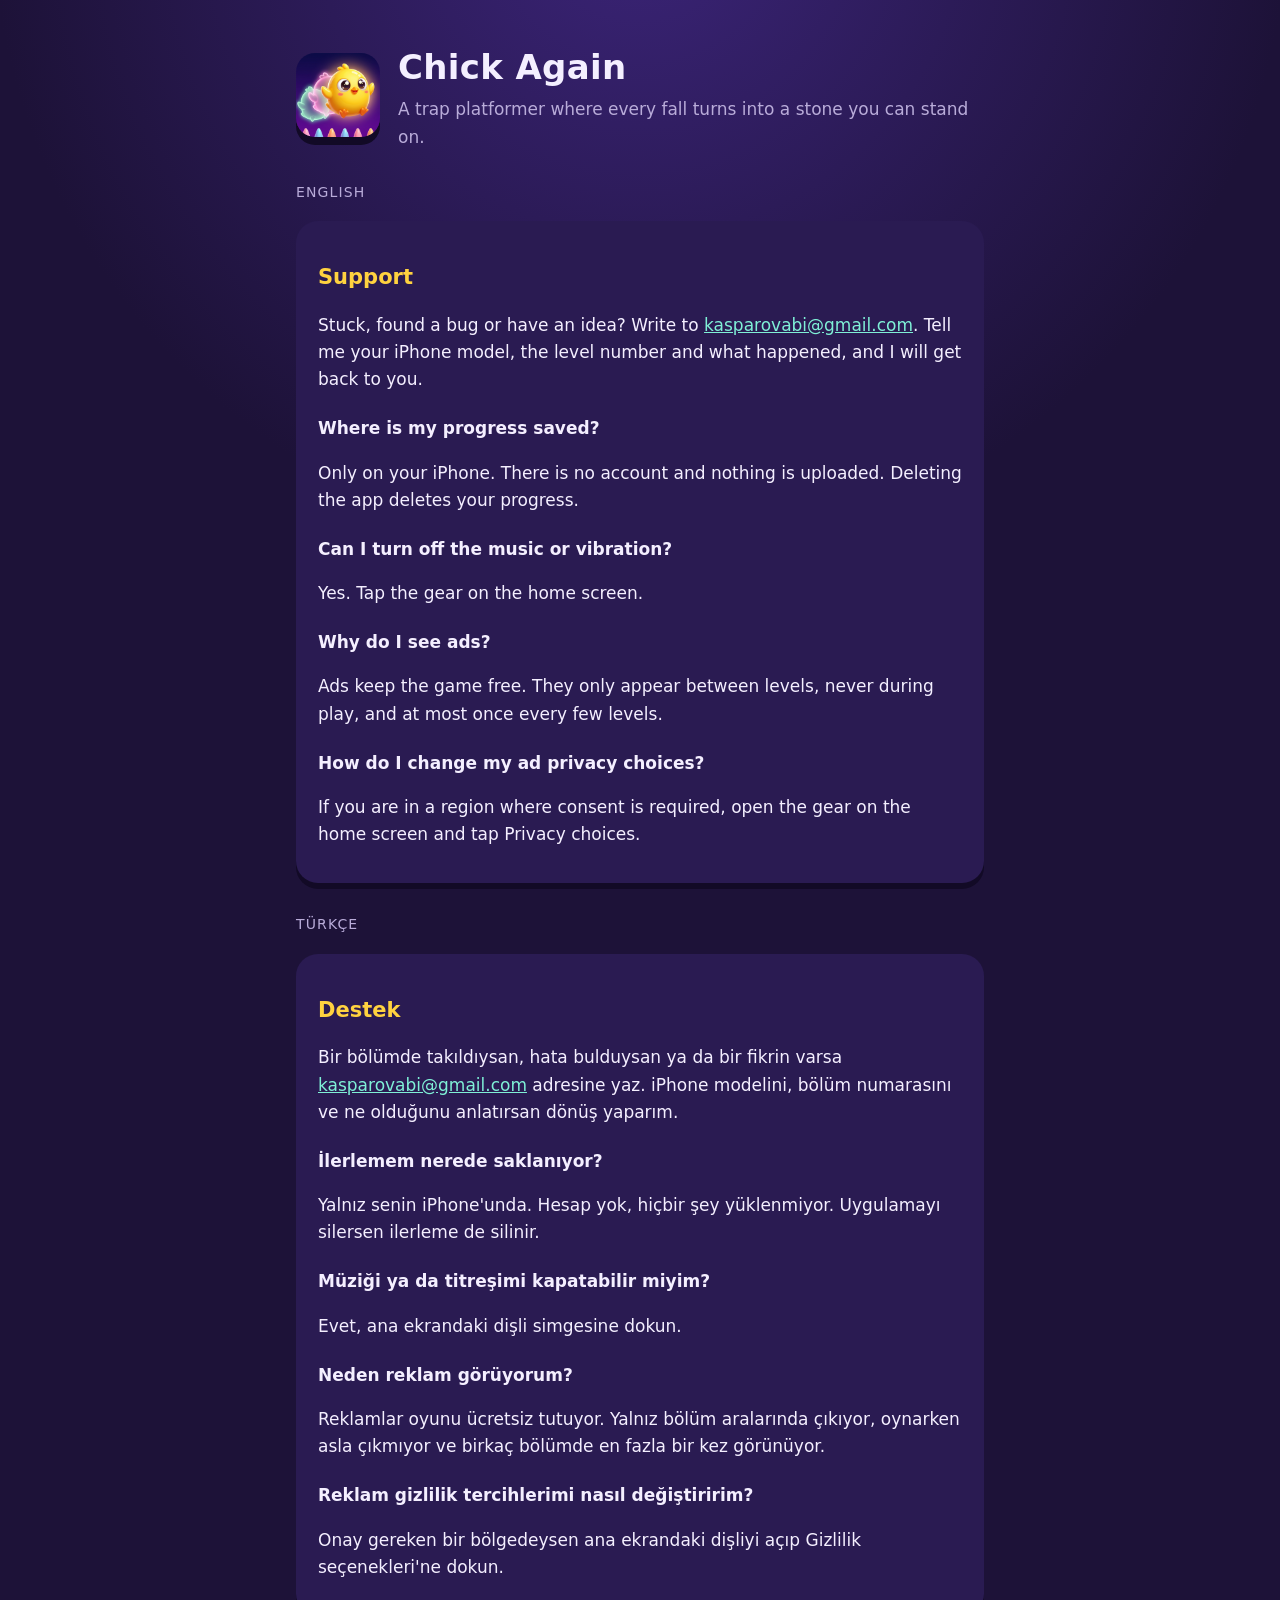
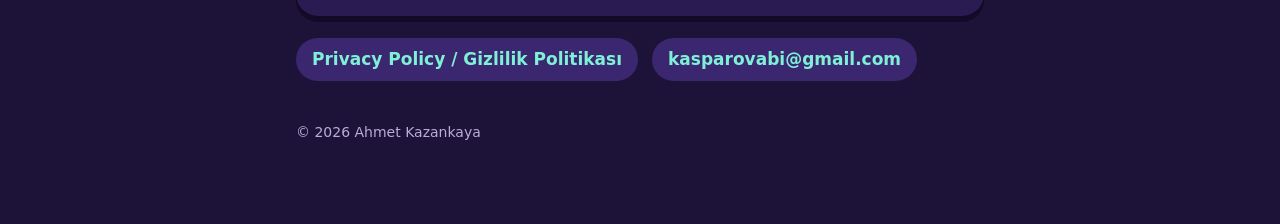
==== index.html @ 1d400dfb "Chick Again support and privacy pages" ====
<!doctype html>
<html lang="en">
<head>
<meta charset="utf-8">
<meta name="viewport" content="width=device-width, initial-scale=1">
<title>Chick Again Support</title>
<meta name="description" content="Support and contact for Chick Again, a trap platformer for iPhone.">
<link rel="icon" href="icon.png">
<link rel="stylesheet" href="style.css">
</head>
<body>
<main>
  <header>
    <img src="icon.png" alt="Chick Again icon">
    <div>
      <h1>Chick Again</h1>
      <p>A trap platformer where every fall turns into a stone you can stand on.</p>
    </div>
  </header>

  <p class="lang">English</p>
  <section>
    <h2>Support</h2>
    <p>Stuck, found a bug or have an idea? Write to <a href="mailto:kasparovabi@gmail.com">kasparovabi@gmail.com</a>. Tell me your iPhone model, the level number and what happened, and I will get back to you.</p>
    <h3>Where is my progress saved?</h3>
    <p>Only on your iPhone. There is no account and nothing is uploaded. Deleting the app deletes your progress.</p>
    <h3>Can I turn off the music or vibration?</h3>
    <p>Yes. Tap the gear on the home screen.</p>
    <h3>Why do I see ads?</h3>
    <p>Ads keep the game free. They only appear between levels, never during play, and at most once every few levels.</p>
    <h3>How do I change my ad privacy choices?</h3>
    <p>If you are in a region where consent is required, open the gear on the home screen and tap Privacy choices.</p>
  </section>

  <p class="lang">Türkçe</p>
  <section>
    <h2>Destek</h2>
    <p>Bir bölümde takıldıysan, hata bulduysan ya da bir fikrin varsa <a href="mailto:kasparovabi@gmail.com">kasparovabi@gmail.com</a> adresine yaz. iPhone modelini, bölüm numarasını ve ne olduğunu anlatırsan dönüş yaparım.</p>
    <h3>İlerlemem nerede saklanıyor?</h3>
    <p>Yalnız senin iPhone'unda. Hesap yok, hiçbir şey yüklenmiyor. Uygulamayı silersen ilerleme de silinir.</p>
    <h3>Müziği ya da titreşimi kapatabilir miyim?</h3>
    <p>Evet, ana ekrandaki dişli simgesine dokun.</p>
    <h3>Neden reklam görüyorum?</h3>
    <p>Reklamlar oyunu ücretsiz tutuyor. Yalnız bölüm aralarında çıkıyor, oynarken asla çıkmıyor ve birkaç bölümde en fazla bir kez görünüyor.</p>
    <h3>Reklam gizlilik tercihlerimi nasıl değiştiririm?</h3>
    <p>Onay gereken bir bölgedeysen ana ekrandaki dişliyi açıp Gizlilik seçenekleri'ne dokun.</p>
  </section>

  <nav>
    <a href="privacy.html">Privacy Policy / Gizlilik Politikası</a>
    <a href="mailto:kasparovabi@gmail.com">kasparovabi@gmail.com</a>
  </nav>
  <footer>© 2026 Ahmet Kazankaya</footer>
</main>
</body>
</html>
---- style.css ----
:root {
  --bg: #1d1238;
  --panel: #2a1b52;
  --ink: #f4efff;
  --muted: #b9acd9;
  --accent: #ffd23f;
  --link: #7ff0d6;
  color-scheme: dark;
}
* { box-sizing: border-box; }
body {
  margin: 0;
  background: radial-gradient(circle at 50% -10%, #3b2478 0%, var(--bg) 55%) fixed, var(--bg);
  color: var(--ink);
  font: 17px/1.6 ui-rounded, "SF Pro Rounded", system-ui, -apple-system, "Segoe UI", sans-serif;
}
main { max-width: 720px; margin: 0 auto; padding: 40px 16px 80px; }
header { display: flex; align-items: center; gap: 18px; margin-bottom: 28px; }
header img { width: 84px; height: 84px; border-radius: 19px; box-shadow: 0 8px 0 #120a26; }
h1 { margin: 0; font-size: 34px; font-weight: 900; letter-spacing: 0.01em; }
header p { margin: 2px 0 0; color: var(--muted); }
h2 { font-size: 21px; font-weight: 800; margin: 34px 0 8px; color: var(--accent); }
h3 { font-size: 17px; margin: 22px 0 4px; }
section { background: var(--panel); border-radius: 22px; padding: 6px 22px 18px; margin-top: 18px; box-shadow: 0 6px 0 #120a26; }
a { color: var(--link); }
nav { display: flex; gap: 14px; flex-wrap: wrap; margin-top: 22px; }
nav a { background: #3a2770; border-radius: 999px; padding: 8px 16px; text-decoration: none; font-weight: 700; }
.lang { color: var(--muted); font-size: 14px; text-transform: uppercase; letter-spacing: 0.08em; margin: 30px 0 0; }
footer { margin-top: 40px; color: var(--muted); font-size: 14px; }
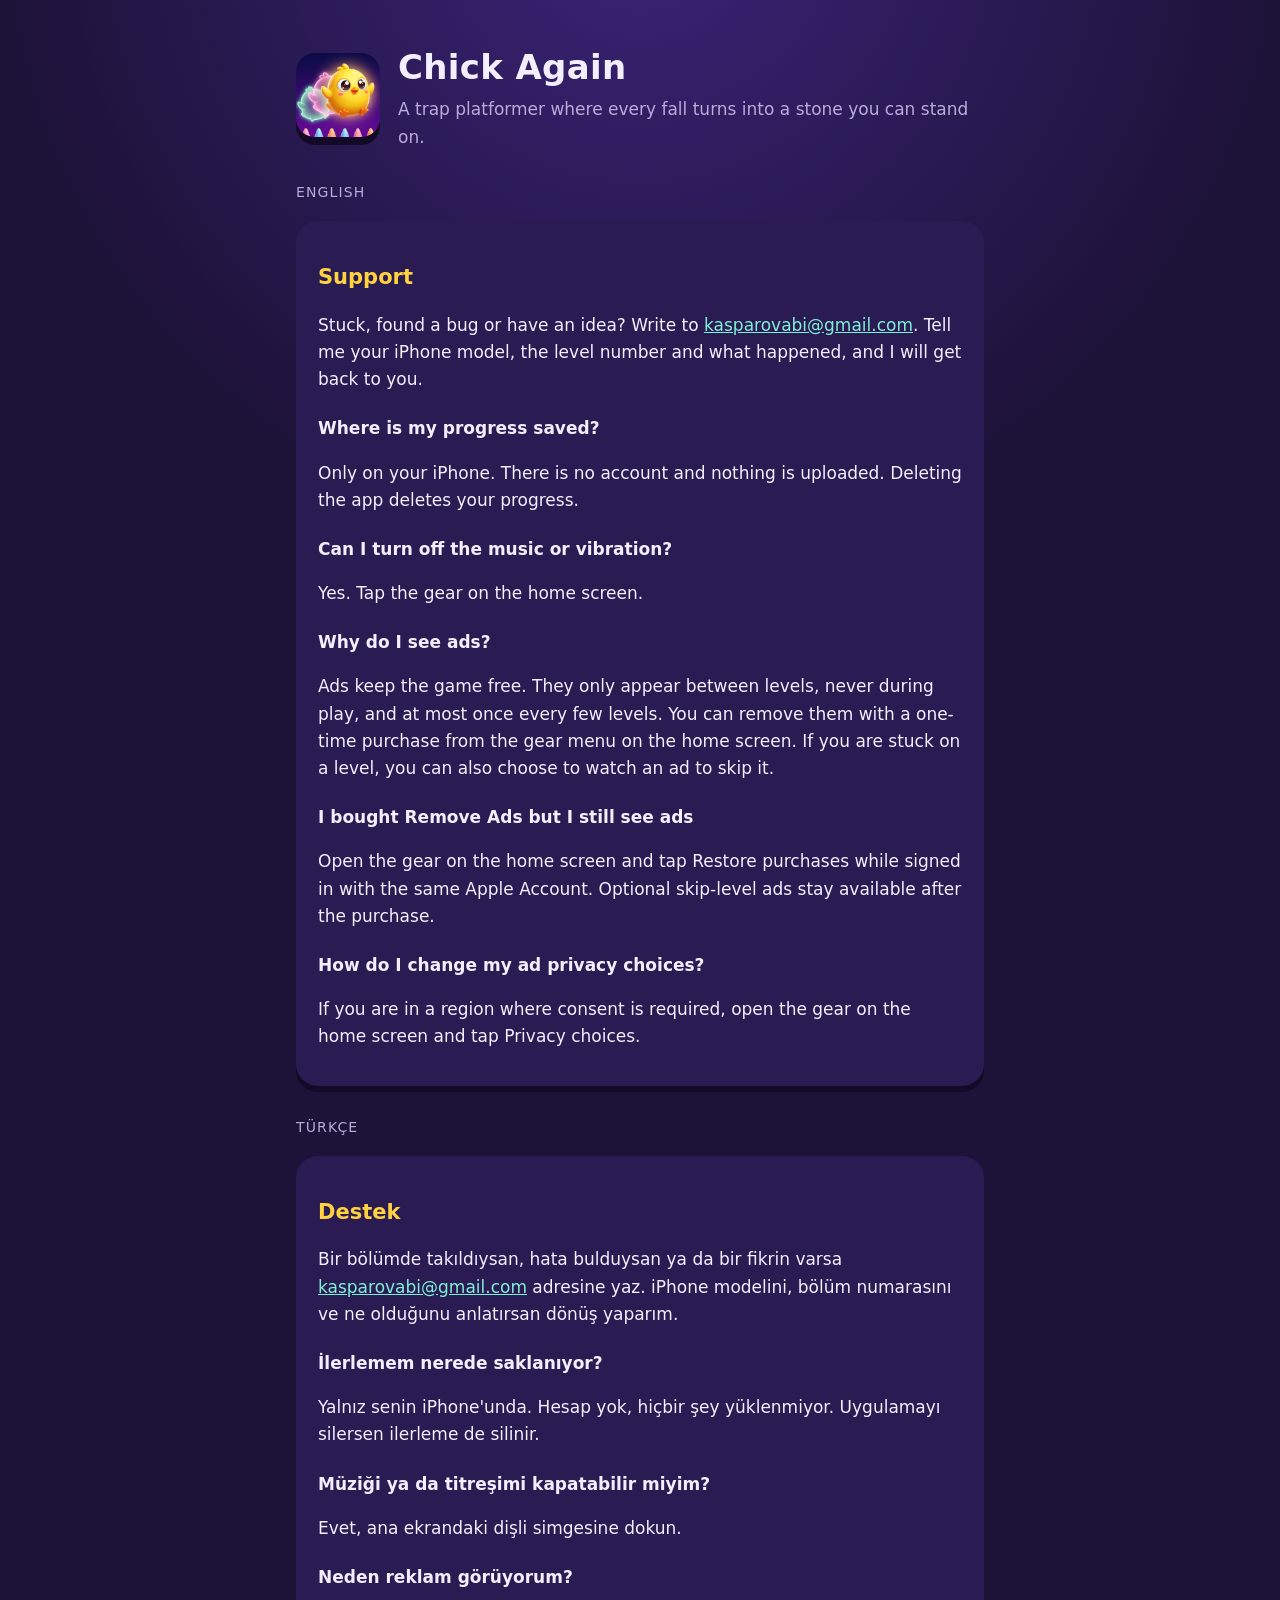
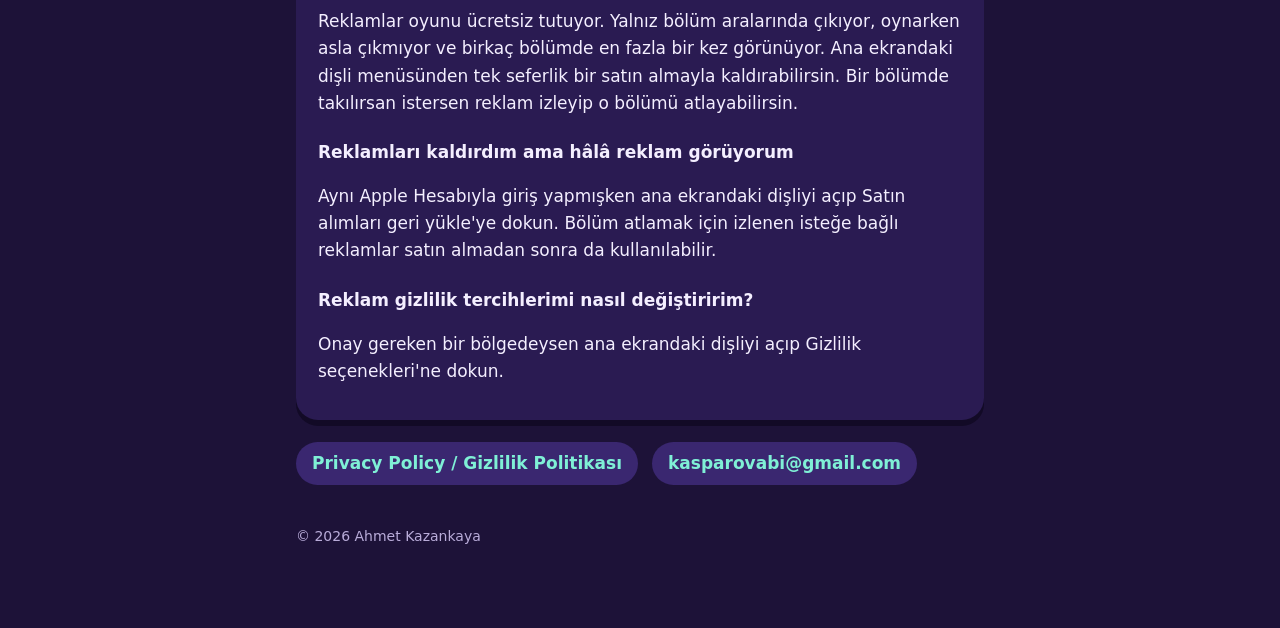
==== commit 53586f1b: "Mention Remove Ads purchase and optional skip ads" ====
--- a/index.html
+++ b/index.html
@@ -27,7 +27,9 @@
     <h3>Can I turn off the music or vibration?</h3>
     <p>Yes. Tap the gear on the home screen.</p>
     <h3>Why do I see ads?</h3>
-    <p>Ads keep the game free. They only appear between levels, never during play, and at most once every few levels.</p>
+    <p>Ads keep the game free. They only appear between levels, never during play, and at most once every few levels. You can remove them with a one-time purchase from the gear menu on the home screen. If you are stuck on a level, you can also choose to watch an ad to skip it.</p>
+    <h3>I bought Remove Ads but I still see ads</h3>
+    <p>Open the gear on the home screen and tap Restore purchases while signed in with the same Apple Account. Optional skip-level ads stay available after the purchase.</p>
     <h3>How do I change my ad privacy choices?</h3>
     <p>If you are in a region where consent is required, open the gear on the home screen and tap Privacy choices.</p>
   </section>
@@ -41,7 +43,9 @@
     <h3>Müziği ya da titreşimi kapatabilir miyim?</h3>
     <p>Evet, ana ekrandaki dişli simgesine dokun.</p>
     <h3>Neden reklam görüyorum?</h3>
-    <p>Reklamlar oyunu ücretsiz tutuyor. Yalnız bölüm aralarında çıkıyor, oynarken asla çıkmıyor ve birkaç bölümde en fazla bir kez görünüyor.</p>
+    <p>Reklamlar oyunu ücretsiz tutuyor. Yalnız bölüm aralarında çıkıyor, oynarken asla çıkmıyor ve birkaç bölümde en fazla bir kez görünüyor. Ana ekrandaki dişli menüsünden tek seferlik bir satın almayla kaldırabilirsin. Bir bölümde takılırsan istersen reklam izleyip o bölümü atlayabilirsin.</p>
+    <h3>Reklamları kaldırdım ama hâlâ reklam görüyorum</h3>
+    <p>Aynı Apple Hesabıyla giriş yapmışken ana ekrandaki dişliyi açıp Satın alımları geri yükle'ye dokun. Bölüm atlamak için izlenen isteğe bağlı reklamlar satın almadan sonra da kullanılabilir.</p>
     <h3>Reklam gizlilik tercihlerimi nasıl değiştiririm?</h3>
     <p>Onay gereken bir bölgedeysen ana ekrandaki dişliyi açıp Gizlilik seçenekleri'ne dokun.</p>
   </section>
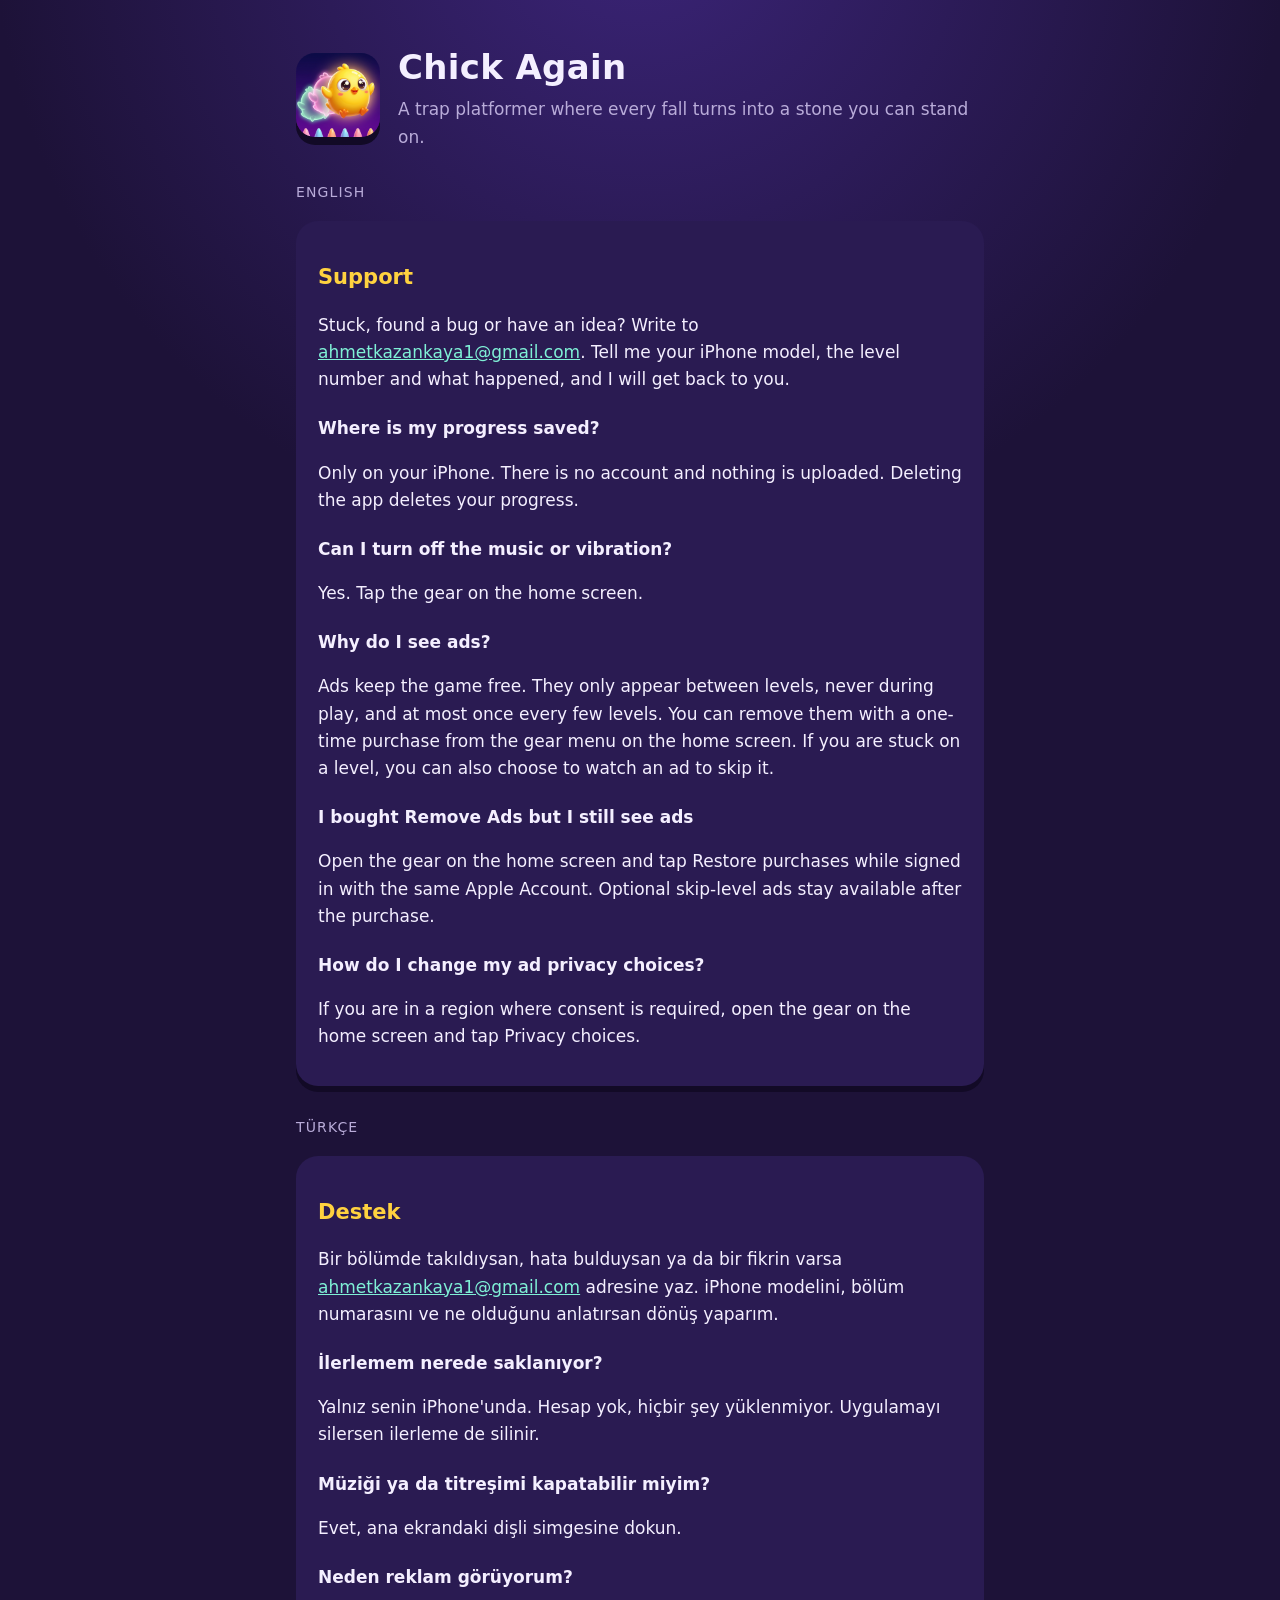
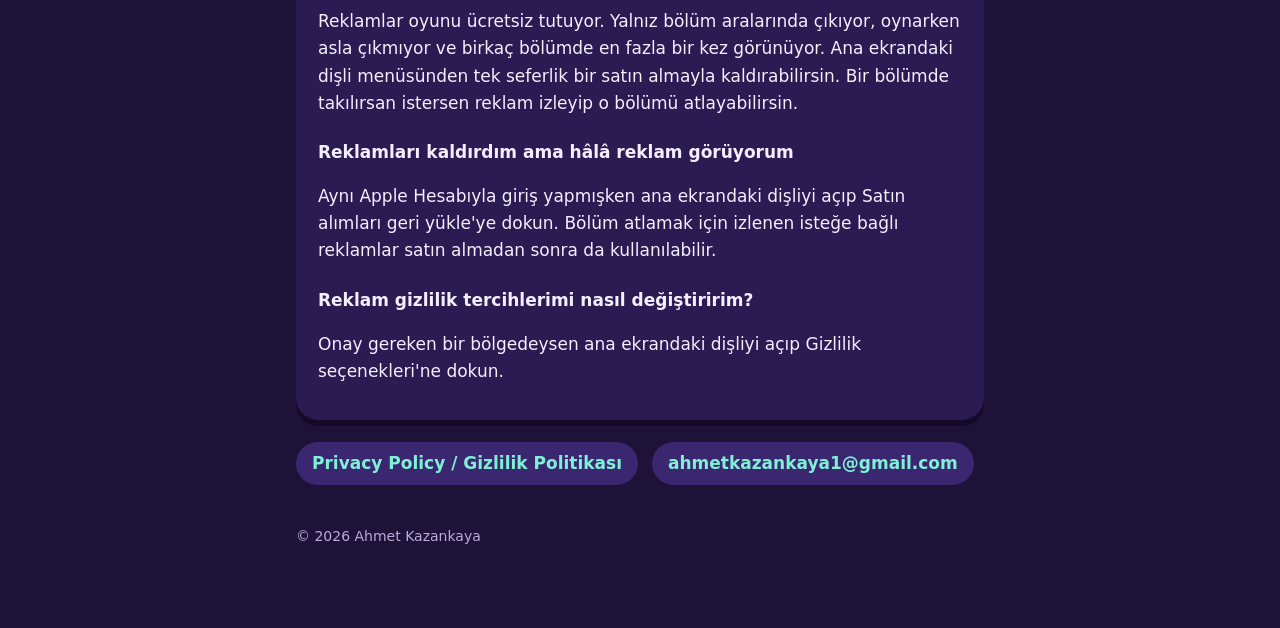
==== commit c361546a: "Use ahmetkazankaya1@gmail.com as the contact address Co-Authored-By: Claude Opus 5.5 <noreply@anthro" ====
--- a/index.html
+++ b/index.html
@@ -21,7 +21,7 @@
   <p class="lang">English</p>
   <section>
     <h2>Support</h2>
-    <p>Stuck, found a bug or have an idea? Write to <a href="mailto:kasparovabi@gmail.com">kasparovabi@gmail.com</a>. Tell me your iPhone model, the level number and what happened, and I will get back to you.</p>
+    <p>Stuck, found a bug or have an idea? Write to <a href="mailto:ahmetkazankaya1@gmail.com">ahmetkazankaya1@gmail.com</a>. Tell me your iPhone model, the level number and what happened, and I will get back to you.</p>
     <h3>Where is my progress saved?</h3>
     <p>Only on your iPhone. There is no account and nothing is uploaded. Deleting the app deletes your progress.</p>
     <h3>Can I turn off the music or vibration?</h3>
@@ -37,7 +37,7 @@
   <p class="lang">Türkçe</p>
   <section>
     <h2>Destek</h2>
-    <p>Bir bölümde takıldıysan, hata bulduysan ya da bir fikrin varsa <a href="mailto:kasparovabi@gmail.com">kasparovabi@gmail.com</a> adresine yaz. iPhone modelini, bölüm numarasını ve ne olduğunu anlatırsan dönüş yaparım.</p>
+    <p>Bir bölümde takıldıysan, hata bulduysan ya da bir fikrin varsa <a href="mailto:ahmetkazankaya1@gmail.com">ahmetkazankaya1@gmail.com</a> adresine yaz. iPhone modelini, bölüm numarasını ve ne olduğunu anlatırsan dönüş yaparım.</p>
     <h3>İlerlemem nerede saklanıyor?</h3>
     <p>Yalnız senin iPhone'unda. Hesap yok, hiçbir şey yüklenmiyor. Uygulamayı silersen ilerleme de silinir.</p>
     <h3>Müziği ya da titreşimi kapatabilir miyim?</h3>
@@ -52,7 +52,7 @@
 
   <nav>
     <a href="privacy.html">Privacy Policy / Gizlilik Politikası</a>
-    <a href="mailto:kasparovabi@gmail.com">kasparovabi@gmail.com</a>
+    <a href="mailto:ahmetkazankaya1@gmail.com">ahmetkazankaya1@gmail.com</a>
   </nav>
   <footer>© 2026 Ahmet Kazankaya</footer>
 </main>
